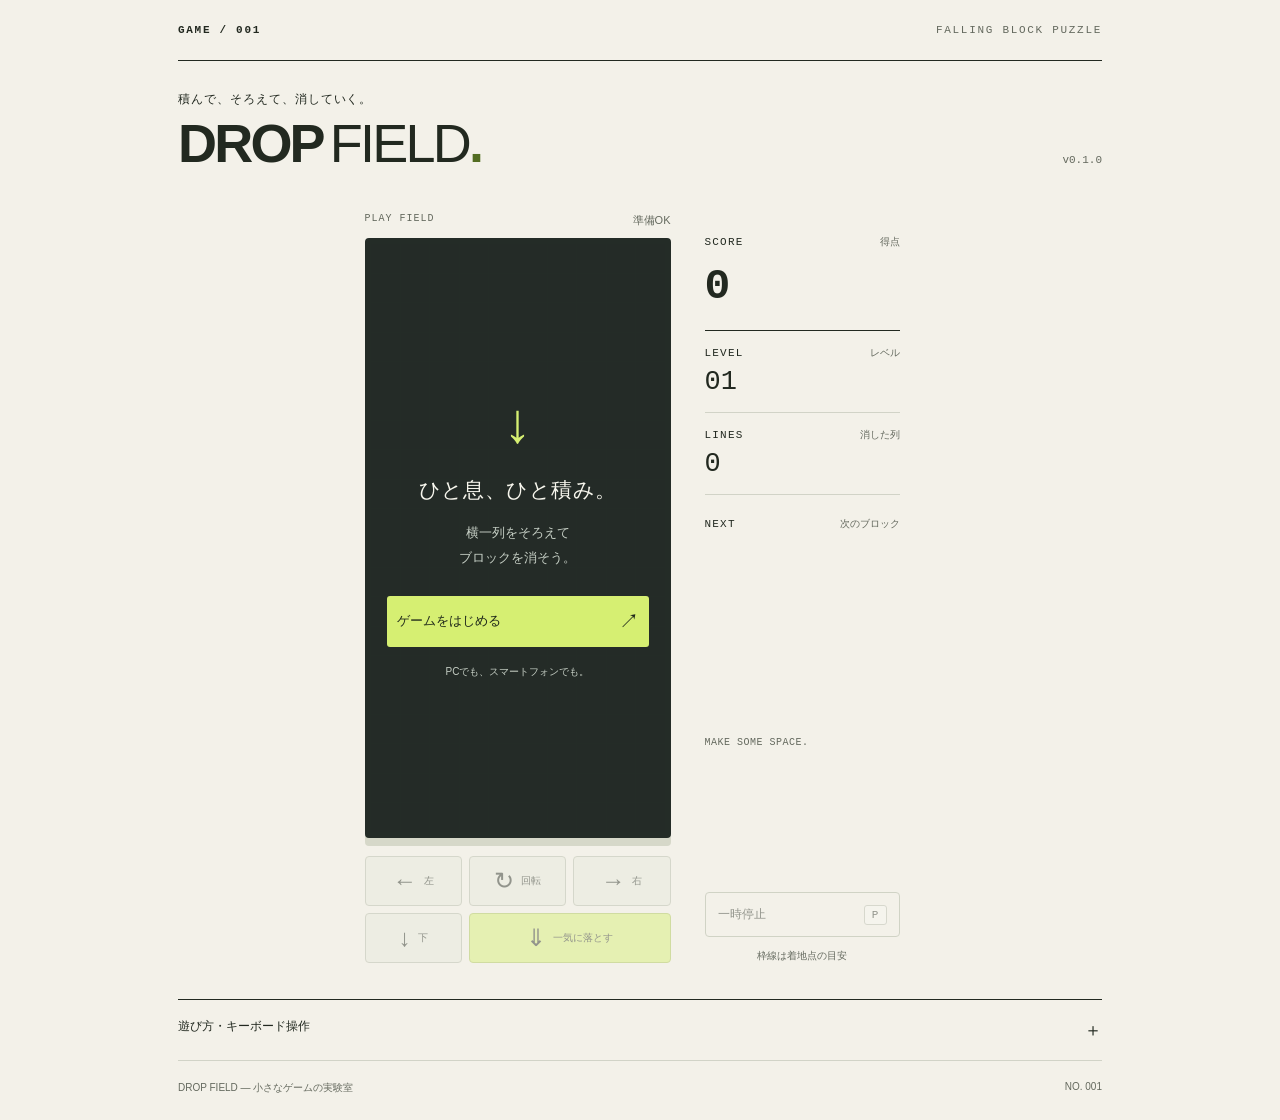
==== games/drop-field/index.html @ 83d95154 "feat: DROP FIELD 落ち物パズルの初版を追加" ====
<!doctype html>
<html lang="ja">
<head>
  <meta charset="utf-8">
  <meta name="viewport" content="width=device-width, initial-scale=1">
  <meta name="theme-color" content="#f3f1e9">
  <meta name="description" content="積んで、そろえて、消していく。PCとスマートフォンで遊べる落ち物パズル。">
  <title>DROP FIELD</title>
  <link rel="icon" href="data:,">
  <link rel="stylesheet" href="./style.css">
  <script type="module" src="./game.mjs"></script>
</head>
<body>
  <a class="skip" href="#howto">遊び方へスキップ</a>
  <div class="shell">
    <header class="masthead"><span class="collection">GAME / 001</span><span class="edition">FALLING BLOCK PUZZLE</span></header>
    <main>
      <div class="heading"><div><p class="eyebrow">積んで、そろえて、消していく。</p><h1>DROP<span>FIELD</span><span class="period">.</span></h1></div><span class="version">v0.1.0</span></div>
      <section class="game" aria-label="落ち物パズル">
        <div class="play-area">
          <div class="board-top"><span>PLAY FIELD</span><span id="state">準備OK</span></div>
          <div class="board-wrap">
            <canvas id="board" width="600" height="1200" tabindex="0" role="img" aria-label="10列20行のゲーム盤面。視覚での確認が必要です。" aria-describedby="keys">ゲーム盤面の表示にはCanvasに対応したブラウザーが必要です。</canvas>
            <div id="overlay" class="overlay">
              <span class="overlay-mark" aria-hidden="true">↓</span>
              <h2 id="overlay-title">ひと息、ひと積み。</h2>
              <p id="overlay-copy">横一列をそろえて<br>ブロックを消そう。</p>
              <button id="primary" class="primary">ゲームをはじめる <span aria-hidden="true">↗</span></button>
              <p class="overlay-note" id="overlay-note">PCでも、スマートフォンでも。</p>
            </div>
          </div>
          <div class="controls" aria-label="ゲーム操作">
            <button data-action="left" aria-label="左に移動（長押し対応）"><span aria-hidden="true">←</span><small>左</small></button>
            <button data-action="rotate" aria-label="右に90度回転"><span aria-hidden="true">↻</span><small>回転</small></button>
            <button data-action="right" aria-label="右に移動（長押し対応）"><span aria-hidden="true">→</span><small>右</small></button>
            <button data-action="down" aria-label="下に移動（長押し対応）"><span aria-hidden="true">↓</span><small>下</small></button>
            <button data-action="drop" class="drop" aria-label="着地点まで一気に落とす"><span aria-hidden="true">⇓</span><small>一気に落とす</small></button>
          </div>
        </div>
        <aside class="dashboard" aria-label="ゲームの状況">
          <div class="score-block"><h2>SCORE <span>得点</span></h2><p id="score">0</p></div>
          <div class="metric"><h2>LEVEL <span>レベル</span></h2><p id="level">01</p></div>
          <div class="metric"><h2>LINES <span>消した列</span></h2><p id="lines">0</p></div>
          <section class="next"><h2>NEXT <span>次のブロック</span></h2><canvas id="next" width="240" height="420" role="img" aria-label="ゲームを開始すると次のブロックが表示されます"></canvas></section>
          <p id="feedback" class="feedback" aria-hidden="true">MAKE SOME SPACE.</p>
          <button id="pause" class="pause" disabled>一時停止 <kbd>P</kbd></button>
          <p class="ghost-note">枠線は着地点の目安</p>
        </aside>
      </section>
      <p id="announcement" class="sr-only" role="status" aria-live="polite" aria-atomic="true"></p>
      <details id="howto"><summary>遊び方・キーボード操作 <span aria-hidden="true">＋</span></summary><div class="instructions">
        <p>落ちてくるブロックを動かし、横10マスをすき間なく埋めると、その列が消えます。10列消すごとにレベルが上がり、落下が速くなります。新しいブロックを出せなくなるとゲーム終了です。</p>
        <dl id="keys"><div><dt>左右移動</dt><dd><kbd>←</kbd> <kbd>→</kbd></dd></div><div><dt>右回転 / 左回転</dt><dd><kbd>↑</kbd> または <kbd>X</kbd> / <kbd>Z</kbd></dd></div><div><dt>下に移動</dt><dd><kbd>↓</kbd></dd></div><div><dt>一気に落とす</dt><dd><kbd>Space</kbd></dd></div><div><dt>一時停止・再開</dt><dd><kbd>P</kbd> または <kbd>Esc</kbd></dd></div></dl>
        <p>画面ボタンでも操作できます。左右・下は長押しに対応。別のタブやアプリに移ると自動で一時停止します。キーボードで遊ぶときは盤面を選択してください。</p>
        <p>1 / 2 / 3 / 4列の同時消去で100 / 300 / 500 / 800点 × 現在のレベル。手動で下げると1マス1点、一気に落とすと1マス2点です。</p>
        <p class="access-note">操作ボタンとゲーム状況は読み上げに対応していますが、盤面を音声だけで把握できる機能は未対応です。得点・進行状況は保存されず、ページを閉じるとリセットされます。</p>
      </div></details>
    </main>
    <footer><span>DROP FIELD — 小さなゲームの実験室</span><span>NO. 001</span></footer>
  </div>
  <noscript><p>このゲームを遊ぶにはJavaScriptを有効にしてください。</p></noscript>
</body>
</html>
---- games/drop-field/style.css ----
:root{color-scheme:light;--paper:#f3f1e9;--ink:#222920;--muted:#64695e;--line:#d1d3c7;--accent:#d6ef72;--field:#242c27;font-family:Arial,"Hiragino Kaku Gothic ProN","Noto Sans JP",Meiryo,sans-serif;font-synthesis:none}
*{box-sizing:border-box}body{margin:0;background:var(--paper);color:var(--ink)}button{font:inherit;color:inherit;cursor:pointer;-webkit-tap-highlight-color:transparent}button:disabled{cursor:default;opacity:.46}button:focus-visible,a:focus-visible,summary:focus-visible,canvas:focus-visible{outline:3px solid #375ab8;outline-offset:4px}button:hover:not(:disabled){filter:brightness(.94)}button:active:not(:disabled){transform:translateY(1px)}.shell{max-width:1000px;margin:0 auto;padding:0 38px}.masthead{height:61px;border-bottom:1px solid var(--ink);display:flex;justify-content:space-between;align-items:center;font:11px monospace;letter-spacing:1.7px}.collection{font-weight:bold}.edition{color:var(--muted)}.heading{display:flex;justify-content:space-between;align-items:flex-end;margin:30px 0 25px}.eyebrow{font-size:12px;letter-spacing:.08em;margin:0 0 8px}h1{font-size:clamp(34px,5vw,54px);font-weight:900;line-height:1;letter-spacing:-2.8px;margin:0}h1>span:first-child{font-weight:400;margin-left:7px}.period{color:#536d22}.version{font:11px monospace;color:var(--muted);padding-bottom:4px}.game{display:grid;grid-template-columns:minmax(0,340px) 195px;justify-content:center;gap:34px;padding:18px 0 30px}.play-area{min-width:0;width:min(100%,34svh);justify-self:end}.board-top{display:flex;justify-content:space-between;font:10px monospace;letter-spacing:1px;margin-bottom:10px;color:var(--muted)}#state{font:11px Arial,sans-serif;letter-spacing:0}.board-wrap{position:relative;border:6px solid var(--field);background:var(--field);box-shadow:0 8px 0 #d6d8c9;border-radius:4px}#board{display:block;width:100%;height:auto;aspect-ratio:1/2;touch-action:manipulation}.overlay{position:absolute;inset:0;background:rgba(36,44,39,.95);display:flex;flex-direction:column;justify-content:center;align-items:center;padding:16px;text-align:center;color:#f7f6ed}.overlay[hidden]{display:none}.overlay-mark{font-size:56px;color:var(--accent);font-weight:300;line-height:1;margin-bottom:25px}.overlay h2{font-size:21px;margin:0 0 17px;letter-spacing:.02em}.overlay p{font-size:13px;color:#c6cfc5;line-height:1.9;margin:0 0 25px}.primary{width:100%;background:var(--accent);color:#20291b;border:0;border-radius:3px;min-height:48px;font-size:13px;font-weight:bold;padding:12px 10px;display:flex;justify-content:space-between;gap:4px;align-items:center}.primary span{font-size:20px}.overlay .overlay-note{font-size:10px;margin:15px 0 0}.controls{display:grid;grid-template-columns:repeat(3,1fr);gap:7px;margin-top:18px}.controls button{border:1px solid #b4b9a8;background:#e6e9dc;border-radius:4px;min-height:50px;display:flex;align-items:center;justify-content:center;gap:7px;touch-action:none;user-select:none;-webkit-user-select:none}.controls span{font-size:24px;line-height:1}.controls small{font-size:10px}.controls .drop{grid-column:span 2;background:#d6ef72;border-color:#a9c44d}.dashboard{padding-top:22px;display:flex;flex-direction:column;min-width:0}.dashboard h2{font:11px monospace;letter-spacing:1.2px;margin:0;display:flex;align-items:center;justify-content:space-between;gap:4px}.dashboard h2 span{font:10px Arial,sans-serif;letter-spacing:0;color:var(--muted)}.score-block{padding-bottom:19px;border-bottom:1px solid var(--ink)}#score{font:clamp(28px,4vw,43px) monospace;font-weight:700;letter-spacing:-2px;margin:13px 0 0;overflow-wrap:anywhere}.metric{padding:15px 0;border-bottom:1px solid var(--line)}.metric p{font:27px monospace;margin:7px 0 0}.next{margin-top:22px}#next{display:block;width:105px;height:auto;margin:10px auto 0}.feedback{font:10px monospace;color:var(--muted);letter-spacing:.5px;margin:12px 0 20px;min-height:24px}.pause{border:1px solid #a9b09d;background:transparent;border-radius:4px;min-height:45px;width:100%;font-size:12px;display:flex;justify-content:space-between;align-items:center;padding:8px 12px;margin-top:auto}.ghost-note{font-size:10px;text-align:center;color:var(--muted);margin:12px 0 0}kbd{display:inline-block;border:1px solid #b7bcae;background:#f9f8f3;border-radius:3px;font:11px monospace;min-width:23px;padding:3px;text-align:center}details{border-top:1px solid var(--ink);border-bottom:1px solid var(--line);margin-top:6px}summary{padding:18px 0;cursor:pointer;font-size:12px;list-style:none;display:flex;justify-content:space-between}summary::-webkit-details-marker{display:none}summary span{font-size:18px}details[open] summary span{transform:rotate(45deg)}.instructions{font-size:12px;line-height:1.9;padding-bottom:20px;max-width:710px}.instructions p{margin:0 0 16px}dl{margin:0 0 20px;display:grid;grid-template-columns:1fr 1fr;gap:8px 26px}dl>div{display:flex;justify-content:space-between;align-items:center;border-bottom:1px solid var(--line);padding:8px 0}dd{margin:0}.access-note{color:var(--muted)}footer{display:flex;justify-content:space-between;gap:12px;color:var(--muted);font-size:10px;margin:20px 0 25px}.sr-only,.skip:not(:focus){position:absolute;width:1px;height:1px;overflow:hidden;clip-path:inset(50%);white-space:nowrap}.skip:focus{display:block;padding:12px;background:white}
@media(min-width:800px){.game{padding-right:50px}}
@media(max-width:600px){.shell{padding:0 18px}.masthead{height:43px;font-size:9px;letter-spacing:1px}.heading{margin:20px 0 15px}.eyebrow{font-size:10px}h1{font-size:36px}.game{grid-template-columns:minmax(0,1fr) 104px;gap:15px;padding:8px 0 20px;max-width:440px;margin:auto}.play-area{width:100%;max-width:31svh}.board-wrap{border-width:4px}.dashboard{padding-top:20px}.dashboard h2{display:block;font-size:10px}.dashboard h2 span{display:block;font-size:9px;margin-top:4px}.score-block{padding-bottom:13px}#score{font-size:30px;margin-top:7px;letter-spacing:-1px}.metric{padding:11px 0}.metric p{font-size:22px;margin-top:4px}.next{margin-top:15px}#next{width:75px;margin:6px auto 0}.feedback{font-size:9px;margin:5px 0 12px}.pause{font-size:11px;padding:8px;min-height:44px}.pause kbd{display:none}.ghost-note{font-size:9px;line-height:1.6}.controls{gap:5px;margin-top:15px}.controls button{min-height:45px;gap:3px}.controls small{font-size:9px}.controls span{font-size:22px}.overlay{padding:12px}.overlay-mark{font-size:38px;margin-bottom:20px}.overlay h2{font-size:17px;margin-bottom:12px}.overlay p{font-size:11px;margin-bottom:20px}.primary{font-size:11px;padding:10px 8px}.overlay .overlay-note{font-size:9px}.board-top{font-size:9px}#state{font-size:10px}dl{grid-template-columns:1fr}.version{font-size:10px}footer{font-size:9px}}
@media(max-width:350px){.shell{padding:0 12px}.game{gap:10px;grid-template-columns:minmax(0,1fr) 88px}.overlay h2{font-size:14px}.overlay-note{display:none}.overlay-mark{margin-bottom:12px}.controls small{font-size:8px}}
@media(prefers-reduced-motion:reduce){*,*::before,*::after{scroll-behavior:auto!important;transition:none!important;animation:none!important}}
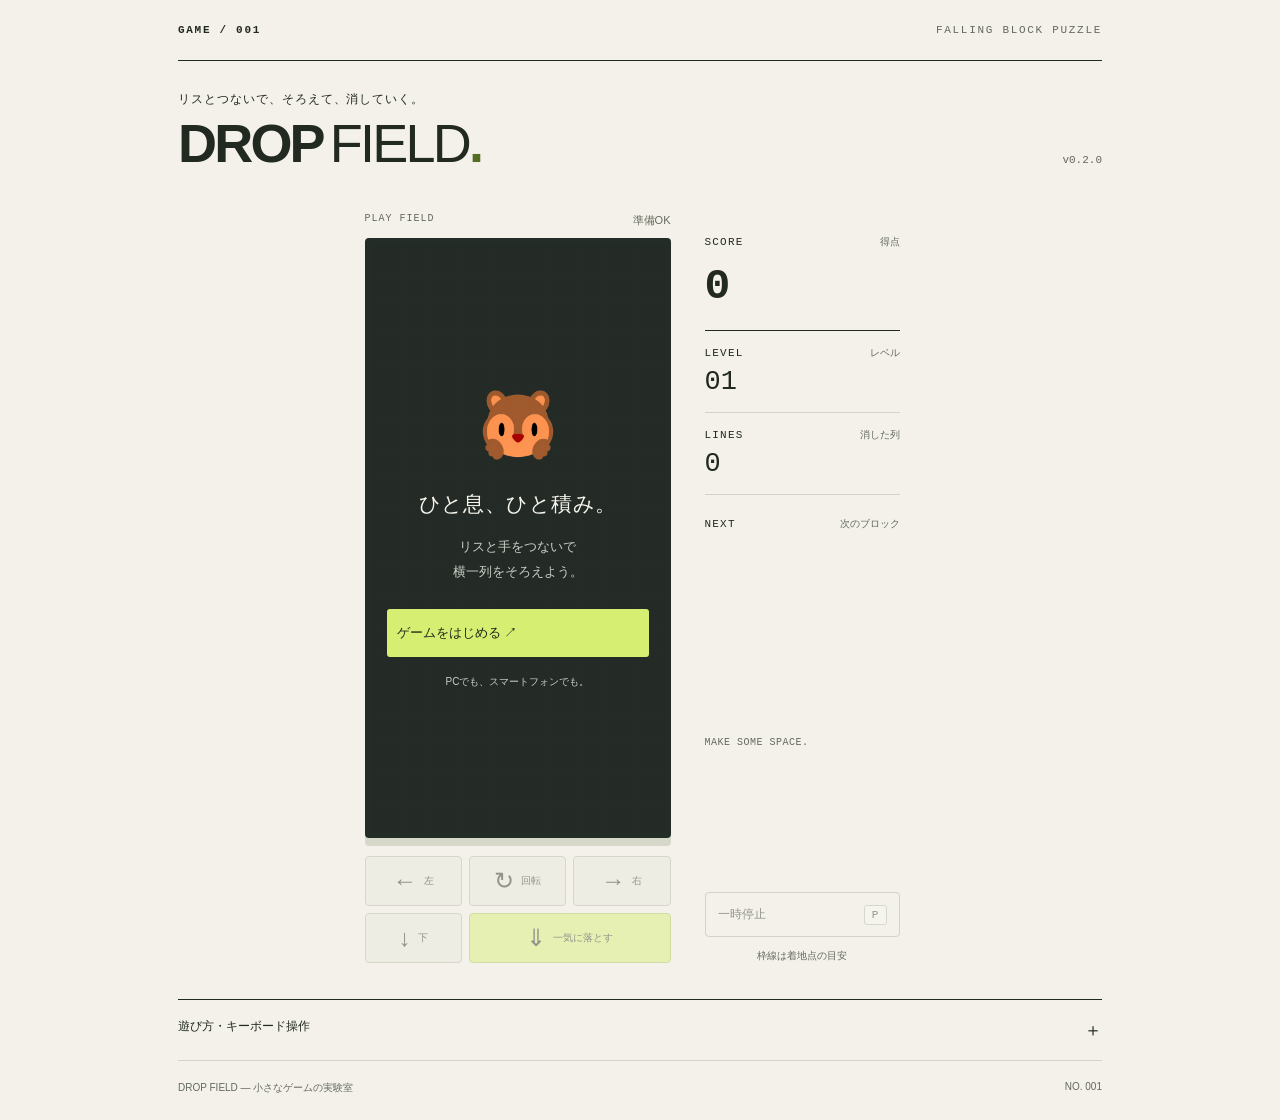
==== commit 72d0f0e8: "feat: リスの顔ブロックと上下左右の手つなぎ表示を追加" ====
--- a/games/drop-field/index.html
+++ b/games/drop-field/index.html
@@ -4,28 +4,28 @@
   <meta charset="utf-8">
   <meta name="viewport" content="width=device-width, initial-scale=1">
   <meta name="theme-color" content="#f3f1e9">
-  <meta name="description" content="積んで、そろえて、消していく。PCとスマートフォンで遊べる落ち物パズル。">
+  <meta name="description" content="リスとつないで、そろえて、消していく。PCとスマートフォンで遊べる落ち物パズル。">
   <title>DROP FIELD</title>
   <link rel="icon" href="data:,">
   <link rel="stylesheet" href="./style.css">
-  <script type="module" src="./game.mjs"></script>
+  <script type="module" src="./game.mjs?v=0.2.0"></script>
 </head>
 <body>
   <a class="skip" href="#howto">遊び方へスキップ</a>
   <div class="shell">
     <header class="masthead"><span class="collection">GAME / 001</span><span class="edition">FALLING BLOCK PUZZLE</span></header>
     <main>
-      <div class="heading"><div><p class="eyebrow">積んで、そろえて、消していく。</p><h1>DROP<span>FIELD</span><span class="period">.</span></h1></div><span class="version">v0.1.0</span></div>
+      <div class="heading"><div><p class="eyebrow">リスとつないで、そろえて、消していく。</p><h1>DROP<span>FIELD</span><span class="period">.</span></h1></div><span class="version">v0.2.0</span></div>
       <section class="game" aria-label="落ち物パズル">
         <div class="play-area">
           <div class="board-top"><span>PLAY FIELD</span><span id="state">準備OK</span></div>
           <div class="board-wrap">
             <canvas id="board" width="600" height="1200" tabindex="0" role="img" aria-label="10列20行のゲーム盤面。視覚での確認が必要です。" aria-describedby="keys">ゲーム盤面の表示にはCanvasに対応したブラウザーが必要です。</canvas>
             <div id="overlay" class="overlay">
-              <span class="overlay-mark" aria-hidden="true">↓</span>
+              <img class="overlay-mark" src="./assets/squirrel-face.png" width="80" height="80" alt="">
               <h2 id="overlay-title">ひと息、ひと積み。</h2>
-              <p id="overlay-copy">横一列をそろえて<br>ブロックを消そう。</p>
-              <button id="primary" class="primary">ゲームをはじめる <span aria-hidden="true">↗</span></button>
+              <p id="overlay-copy">リスと手をつないで<br>横一列をそろえよう。</p>
+              <button id="primary" class="primary" disabled>リスの準備中…</button>
               <p class="overlay-note" id="overlay-note">PCでも、スマートフォンでも。</p>
             </div>
           </div>
@@ -49,7 +49,7 @@
       </section>
       <p id="announcement" class="sr-only" role="status" aria-live="polite" aria-atomic="true"></p>
       <details id="howto"><summary>遊び方・キーボード操作 <span aria-hidden="true">＋</span></summary><div class="instructions">
-        <p>落ちてくるブロックを動かし、横10マスをすき間なく埋めると、その列が消えます。10列消すごとにレベルが上がり、落下が速くなります。新しいブロックを出せなくなるとゲーム終了です。</p>
+        <p>落ちてくるブロックを動かし、横10マスをすき間なく埋めると、その列が消えます。リスは上下左右で隣り合うと手をつなぎます。斜めや着地点の枠線とはつながりません。10列消すごとにレベルが上がり、落下が速くなります。新しいブロックを出せなくなるとゲーム終了です。</p>
         <dl id="keys"><div><dt>左右移動</dt><dd><kbd>←</kbd> <kbd>→</kbd></dd></div><div><dt>右回転 / 左回転</dt><dd><kbd>↑</kbd> または <kbd>X</kbd> / <kbd>Z</kbd></dd></div><div><dt>下に移動</dt><dd><kbd>↓</kbd></dd></div><div><dt>一気に落とす</dt><dd><kbd>Space</kbd></dd></div><div><dt>一時停止・再開</dt><dd><kbd>P</kbd> または <kbd>Esc</kbd></dd></div></dl>
         <p>画面ボタンでも操作できます。左右・下は長押しに対応。別のタブやアプリに移ると自動で一時停止します。キーボードで遊ぶときは盤面を選択してください。</p>
         <p>1 / 2 / 3 / 4列の同時消去で100 / 300 / 500 / 800点 × 現在のレベル。手動で下げると1マス1点、一気に落とすと1マス2点です。</p>
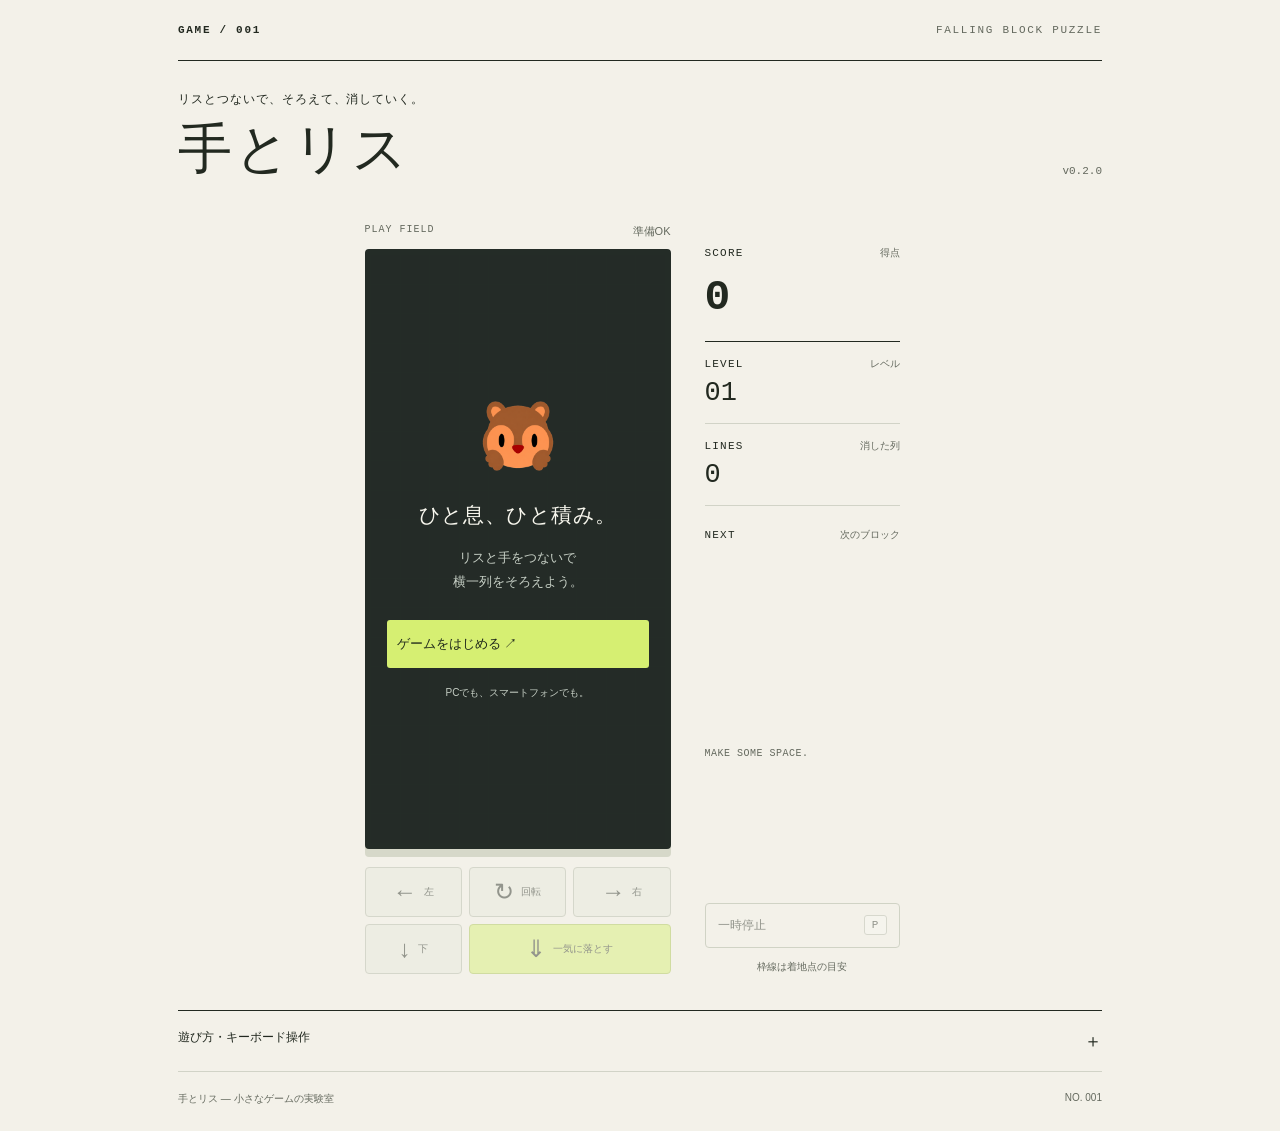
==== commit 6711504c: "docs: ゲームタイトルを「手とリス」に変更" ====
--- a/games/drop-field/index.html
+++ b/games/drop-field/index.html
@@ -5,7 +5,7 @@
   <meta name="viewport" content="width=device-width, initial-scale=1">
   <meta name="theme-color" content="#f3f1e9">
   <meta name="description" content="リスとつないで、そろえて、消していく。PCとスマートフォンで遊べる落ち物パズル。">
-  <title>DROP FIELD</title>
+  <title>手とリス</title>
   <link rel="icon" href="data:,">
   <link rel="stylesheet" href="./style.css">
   <script type="module" src="./game.mjs?v=0.2.0"></script>
@@ -15,7 +15,7 @@
   <div class="shell">
     <header class="masthead"><span class="collection">GAME / 001</span><span class="edition">FALLING BLOCK PUZZLE</span></header>
     <main>
-      <div class="heading"><div><p class="eyebrow">リスとつないで、そろえて、消していく。</p><h1>DROP<span>FIELD</span><span class="period">.</span></h1></div><span class="version">v0.2.0</span></div>
+      <div class="heading"><div><p class="eyebrow">リスとつないで、そろえて、消していく。</p><h1>手とリス</h1></div><span class="version">v0.2.0</span></div>
       <section class="game" aria-label="落ち物パズル">
         <div class="play-area">
           <div class="board-top"><span>PLAY FIELD</span><span id="state">準備OK</span></div>
@@ -56,7 +56,7 @@
         <p class="access-note">操作ボタンとゲーム状況は読み上げに対応していますが、盤面を音声だけで把握できる機能は未対応です。得点・進行状況は保存されず、ページを閉じるとリセットされます。</p>
       </div></details>
     </main>
-    <footer><span>DROP FIELD — 小さなゲームの実験室</span><span>NO. 001</span></footer>
+    <footer><span>手とリス — 小さなゲームの実験室</span><span>NO. 001</span></footer>
   </div>
   <noscript><p>このゲームを遊ぶにはJavaScriptを有効にしてください。</p></noscript>
 </body>
--- a/games/drop-field/style.css
+++ b/games/drop-field/style.css
@@ -1,5 +1,5 @@
 :root{color-scheme:light;--paper:#f3f1e9;--ink:#222920;--muted:#64695e;--line:#d1d3c7;--accent:#d6ef72;--field:#242c27;font-family:Arial,"Hiragino Kaku Gothic ProN","Noto Sans JP",Meiryo,sans-serif;font-synthesis:none}
-*{box-sizing:border-box}body{margin:0;background:var(--paper);color:var(--ink)}button{font:inherit;color:inherit;cursor:pointer;-webkit-tap-highlight-color:transparent}button:disabled{cursor:default;opacity:.46}button:focus-visible,a:focus-visible,summary:focus-visible,canvas:focus-visible{outline:3px solid #375ab8;outline-offset:4px}button:hover:not(:disabled){filter:brightness(.94)}button:active:not(:disabled){transform:translateY(1px)}.shell{max-width:1000px;margin:0 auto;padding:0 38px}.masthead{height:61px;border-bottom:1px solid var(--ink);display:flex;justify-content:space-between;align-items:center;font:11px monospace;letter-spacing:1.7px}.collection{font-weight:bold}.edition{color:var(--muted)}.heading{display:flex;justify-content:space-between;align-items:flex-end;margin:30px 0 25px}.eyebrow{font-size:12px;letter-spacing:.08em;margin:0 0 8px}h1{font-size:clamp(34px,5vw,54px);font-weight:900;line-height:1;letter-spacing:-2.8px;margin:0}h1>span:first-child{font-weight:400;margin-left:7px}.period{color:#536d22}.version{font:11px monospace;color:var(--muted);padding-bottom:4px}.game{display:grid;grid-template-columns:minmax(0,340px) 195px;justify-content:center;gap:34px;padding:18px 0 30px}.play-area{min-width:0;width:min(100%,34svh);justify-self:end}.board-top{display:flex;justify-content:space-between;font:10px monospace;letter-spacing:1px;margin-bottom:10px;color:var(--muted)}#state{font:11px Arial,sans-serif;letter-spacing:0}.board-wrap{position:relative;border:6px solid var(--field);background:var(--field);box-shadow:0 8px 0 #d6d8c9;border-radius:4px}#board{display:block;width:100%;height:auto;aspect-ratio:1/2;touch-action:manipulation}.overlay{position:absolute;inset:0;background:rgba(36,44,39,.95);display:flex;flex-direction:column;justify-content:center;align-items:center;padding:16px;text-align:center;color:#f7f6ed}.overlay[hidden]{display:none}.overlay-mark{font-size:56px;color:var(--accent);font-weight:300;line-height:1;margin-bottom:25px}.overlay h2{font-size:21px;margin:0 0 17px;letter-spacing:.02em}.overlay p{font-size:13px;color:#c6cfc5;line-height:1.9;margin:0 0 25px}.primary{width:100%;background:var(--accent);color:#20291b;border:0;border-radius:3px;min-height:48px;font-size:13px;font-weight:bold;padding:12px 10px;display:flex;justify-content:space-between;gap:4px;align-items:center}.primary span{font-size:20px}.overlay .overlay-note{font-size:10px;margin:15px 0 0}.controls{display:grid;grid-template-columns:repeat(3,1fr);gap:7px;margin-top:18px}.controls button{border:1px solid #b4b9a8;background:#e6e9dc;border-radius:4px;min-height:50px;display:flex;align-items:center;justify-content:center;gap:7px;touch-action:none;user-select:none;-webkit-user-select:none}.controls span{font-size:24px;line-height:1}.controls small{font-size:10px}.controls .drop{grid-column:span 2;background:#d6ef72;border-color:#a9c44d}.dashboard{padding-top:22px;display:flex;flex-direction:column;min-width:0}.dashboard h2{font:11px monospace;letter-spacing:1.2px;margin:0;display:flex;align-items:center;justify-content:space-between;gap:4px}.dashboard h2 span{font:10px Arial,sans-serif;letter-spacing:0;color:var(--muted)}.score-block{padding-bottom:19px;border-bottom:1px solid var(--ink)}#score{font:clamp(28px,4vw,43px) monospace;font-weight:700;letter-spacing:-2px;margin:13px 0 0;overflow-wrap:anywhere}.metric{padding:15px 0;border-bottom:1px solid var(--line)}.metric p{font:27px monospace;margin:7px 0 0}.next{margin-top:22px}#next{display:block;width:105px;height:auto;margin:10px auto 0}.feedback{font:10px monospace;color:var(--muted);letter-spacing:.5px;margin:12px 0 20px;min-height:24px}.pause{border:1px solid #a9b09d;background:transparent;border-radius:4px;min-height:45px;width:100%;font-size:12px;display:flex;justify-content:space-between;align-items:center;padding:8px 12px;margin-top:auto}.ghost-note{font-size:10px;text-align:center;color:var(--muted);margin:12px 0 0}kbd{display:inline-block;border:1px solid #b7bcae;background:#f9f8f3;border-radius:3px;font:11px monospace;min-width:23px;padding:3px;text-align:center}details{border-top:1px solid var(--ink);border-bottom:1px solid var(--line);margin-top:6px}summary{padding:18px 0;cursor:pointer;font-size:12px;list-style:none;display:flex;justify-content:space-between}summary::-webkit-details-marker{display:none}summary span{font-size:18px}details[open] summary span{transform:rotate(45deg)}.instructions{font-size:12px;line-height:1.9;padding-bottom:20px;max-width:710px}.instructions p{margin:0 0 16px}dl{margin:0 0 20px;display:grid;grid-template-columns:1fr 1fr;gap:8px 26px}dl>div{display:flex;justify-content:space-between;align-items:center;border-bottom:1px solid var(--line);padding:8px 0}dd{margin:0}.access-note{color:var(--muted)}footer{display:flex;justify-content:space-between;gap:12px;color:var(--muted);font-size:10px;margin:20px 0 25px}.sr-only,.skip:not(:focus){position:absolute;width:1px;height:1px;overflow:hidden;clip-path:inset(50%);white-space:nowrap}.skip:focus{display:block;padding:12px;background:white}
+*{box-sizing:border-box}body{margin:0;background:var(--paper);color:var(--ink)}button{font:inherit;color:inherit;cursor:pointer;-webkit-tap-highlight-color:transparent}button:disabled{cursor:default;opacity:.46}button:focus-visible,a:focus-visible,summary:focus-visible,canvas:focus-visible{outline:3px solid #375ab8;outline-offset:4px}button:hover:not(:disabled){filter:brightness(.94)}button:active:not(:disabled){transform:translateY(1px)}.shell{max-width:1000px;margin:0 auto;padding:0 38px}.masthead{height:61px;border-bottom:1px solid var(--ink);display:flex;justify-content:space-between;align-items:center;font:11px monospace;letter-spacing:1.7px}.collection{font-weight:bold}.edition{color:var(--muted)}.heading{display:flex;justify-content:space-between;align-items:flex-end;margin:30px 0 25px}.eyebrow{font-size:12px;letter-spacing:.08em;margin:0 0 8px}h1{font-size:clamp(34px,5vw,54px);font-weight:900;line-height:1.2;letter-spacing:.06em;margin:0}.version{font:11px monospace;color:var(--muted);padding-bottom:4px}.game{display:grid;grid-template-columns:minmax(0,340px) 195px;justify-content:center;gap:34px;padding:18px 0 30px}.play-area{min-width:0;width:min(100%,34svh);justify-self:end}.board-top{display:flex;justify-content:space-between;font:10px monospace;letter-spacing:1px;margin-bottom:10px;color:var(--muted)}#state{font:11px Arial,sans-serif;letter-spacing:0}.board-wrap{position:relative;border:6px solid var(--field);background:var(--field);box-shadow:0 8px 0 #d6d8c9;border-radius:4px}#board{display:block;width:100%;height:auto;aspect-ratio:1/2;touch-action:manipulation}.overlay{position:absolute;inset:0;background:rgba(36,44,39,.95);display:flex;flex-direction:column;justify-content:center;align-items:center;padding:16px;text-align:center;color:#f7f6ed}.overlay[hidden]{display:none}.overlay-mark{font-size:56px;color:var(--accent);font-weight:300;line-height:1;margin-bottom:25px}.overlay h2{font-size:21px;margin:0 0 17px;letter-spacing:.02em}.overlay p{font-size:13px;color:#c6cfc5;line-height:1.9;margin:0 0 25px}.primary{width:100%;background:var(--accent);color:#20291b;border:0;border-radius:3px;min-height:48px;font-size:13px;font-weight:bold;padding:12px 10px;display:flex;justify-content:space-between;gap:4px;align-items:center}.primary span{font-size:20px}.overlay .overlay-note{font-size:10px;margin:15px 0 0}.controls{display:grid;grid-template-columns:repeat(3,1fr);gap:7px;margin-top:18px}.controls button{border:1px solid #b4b9a8;background:#e6e9dc;border-radius:4px;min-height:50px;display:flex;align-items:center;justify-content:center;gap:7px;touch-action:none;user-select:none;-webkit-user-select:none}.controls span{font-size:24px;line-height:1}.controls small{font-size:10px}.controls .drop{grid-column:span 2;background:#d6ef72;border-color:#a9c44d}.dashboard{padding-top:22px;display:flex;flex-direction:column;min-width:0}.dashboard h2{font:11px monospace;letter-spacing:1.2px;margin:0;display:flex;align-items:center;justify-content:space-between;gap:4px}.dashboard h2 span{font:10px Arial,sans-serif;letter-spacing:0;color:var(--muted)}.score-block{padding-bottom:19px;border-bottom:1px solid var(--ink)}#score{font:clamp(28px,4vw,43px) monospace;font-weight:700;letter-spacing:-2px;margin:13px 0 0;overflow-wrap:anywhere}.metric{padding:15px 0;border-bottom:1px solid var(--line)}.metric p{font:27px monospace;margin:7px 0 0}.next{margin-top:22px}#next{display:block;width:105px;height:auto;margin:10px auto 0}.feedback{font:10px monospace;color:var(--muted);letter-spacing:.5px;margin:12px 0 20px;min-height:24px}.pause{border:1px solid #a9b09d;background:transparent;border-radius:4px;min-height:45px;width:100%;font-size:12px;display:flex;justify-content:space-between;align-items:center;padding:8px 12px;margin-top:auto}.ghost-note{font-size:10px;text-align:center;color:var(--muted);margin:12px 0 0}kbd{display:inline-block;border:1px solid #b7bcae;background:#f9f8f3;border-radius:3px;font:11px monospace;min-width:23px;padding:3px;text-align:center}details{border-top:1px solid var(--ink);border-bottom:1px solid var(--line);margin-top:6px}summary{padding:18px 0;cursor:pointer;font-size:12px;list-style:none;display:flex;justify-content:space-between}summary::-webkit-details-marker{display:none}summary span{font-size:18px}details[open] summary span{transform:rotate(45deg)}.instructions{font-size:12px;line-height:1.9;padding-bottom:20px;max-width:710px}.instructions p{margin:0 0 16px}dl{margin:0 0 20px;display:grid;grid-template-columns:1fr 1fr;gap:8px 26px}dl>div{display:flex;justify-content:space-between;align-items:center;border-bottom:1px solid var(--line);padding:8px 0}dd{margin:0}.access-note{color:var(--muted)}footer{display:flex;justify-content:space-between;gap:12px;color:var(--muted);font-size:10px;margin:20px 0 25px}.sr-only,.skip:not(:focus){position:absolute;width:1px;height:1px;overflow:hidden;clip-path:inset(50%);white-space:nowrap}.skip:focus{display:block;padding:12px;background:white}
 @media(min-width:800px){.game{padding-right:50px}}
 @media(max-width:600px){.shell{padding:0 18px}.masthead{height:43px;font-size:9px;letter-spacing:1px}.heading{margin:20px 0 15px}.eyebrow{font-size:10px}h1{font-size:36px}.game{grid-template-columns:minmax(0,1fr) 104px;gap:15px;padding:8px 0 20px;max-width:440px;margin:auto}.play-area{width:100%;max-width:31svh}.board-wrap{border-width:4px}.dashboard{padding-top:20px}.dashboard h2{display:block;font-size:10px}.dashboard h2 span{display:block;font-size:9px;margin-top:4px}.score-block{padding-bottom:13px}#score{font-size:30px;margin-top:7px;letter-spacing:-1px}.metric{padding:11px 0}.metric p{font-size:22px;margin-top:4px}.next{margin-top:15px}#next{width:75px;margin:6px auto 0}.feedback{font-size:9px;margin:5px 0 12px}.pause{font-size:11px;padding:8px;min-height:44px}.pause kbd{display:none}.ghost-note{font-size:9px;line-height:1.6}.controls{gap:5px;margin-top:15px}.controls button{min-height:45px;gap:3px}.controls small{font-size:9px}.controls span{font-size:22px}.overlay{padding:12px}.overlay-mark{font-size:38px;margin-bottom:20px}.overlay h2{font-size:17px;margin-bottom:12px}.overlay p{font-size:11px;margin-bottom:20px}.primary{font-size:11px;padding:10px 8px}.overlay .overlay-note{font-size:9px}.board-top{font-size:9px}#state{font-size:10px}dl{grid-template-columns:1fr}.version{font-size:10px}footer{font-size:9px}}
 @media(max-width:350px){.shell{padding:0 12px}.game{gap:10px;grid-template-columns:minmax(0,1fr) 88px}.overlay h2{font-size:14px}.overlay-note{display:none}.overlay-mark{margin-bottom:12px}.controls small{font-size:8px}}
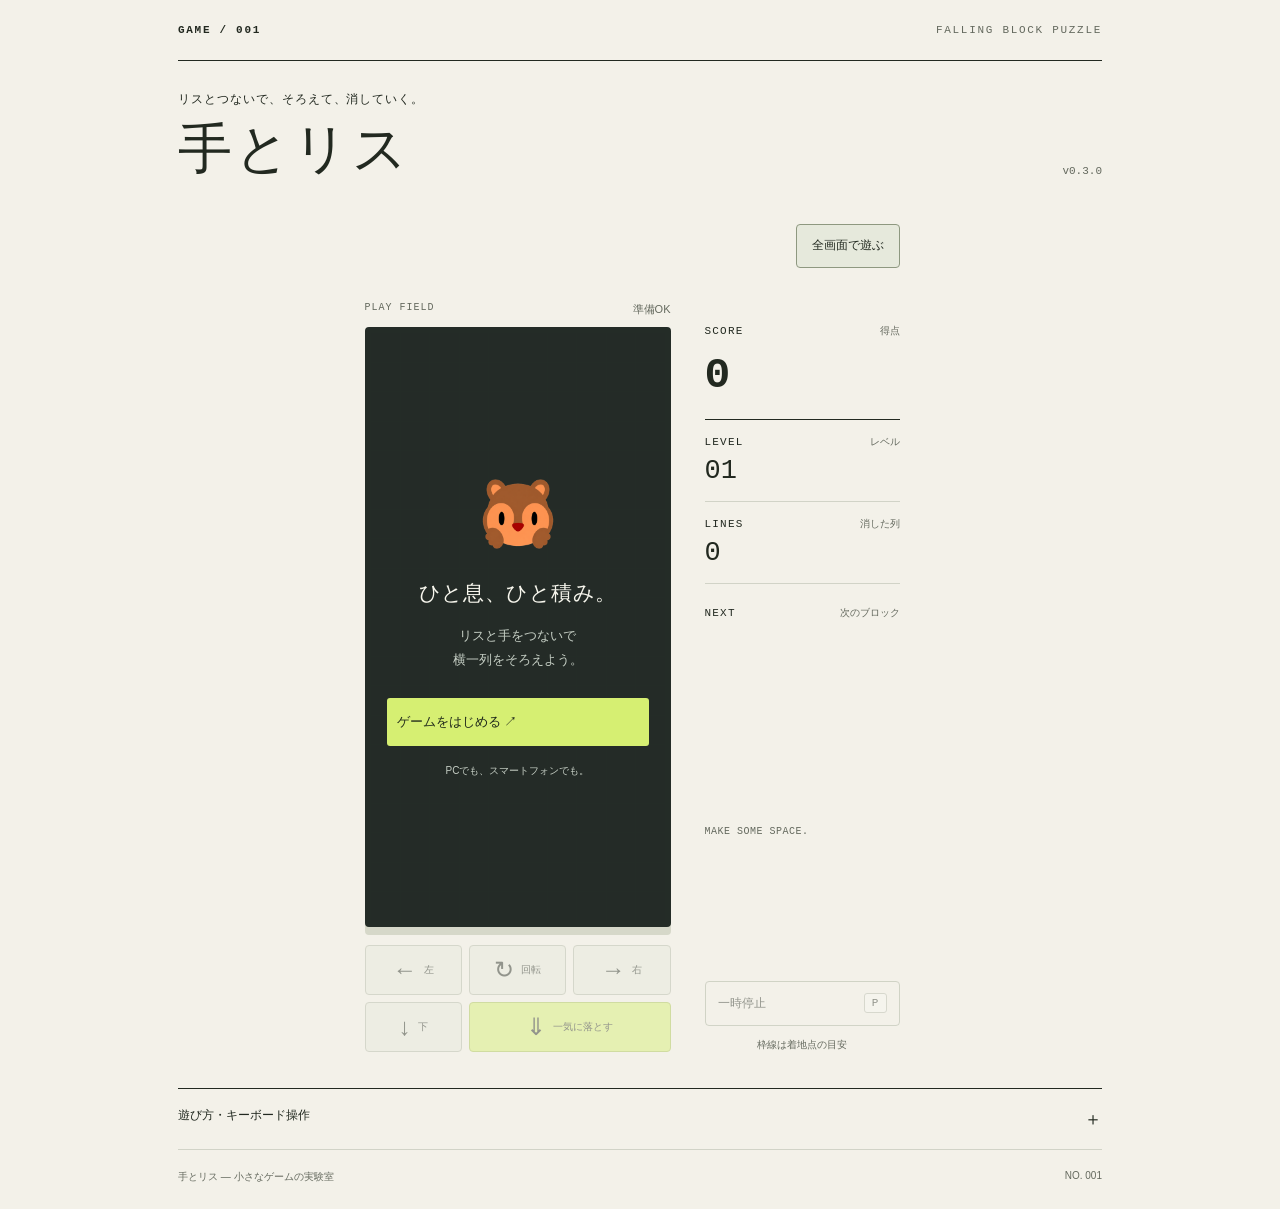
==== commit ce311591: "feat: スマホ向けゲーム全画面モードを追加" ====
--- a/games/drop-field/index.html
+++ b/games/drop-field/index.html
@@ -2,12 +2,12 @@
 <html lang="ja">
 <head>
   <meta charset="utf-8">
-  <meta name="viewport" content="width=device-width, initial-scale=1">
+  <meta name="viewport" content="width=device-width, initial-scale=1, viewport-fit=cover">
   <meta name="theme-color" content="#f3f1e9">
   <meta name="description" content="リスとつないで、そろえて、消していく。PCとスマートフォンで遊べる落ち物パズル。">
   <title>手とリス</title>
   <link rel="icon" href="data:,">
-  <link rel="stylesheet" href="./style.css">
+  <link rel="stylesheet" href="./style.css?v=0.3.0">
   <script type="module" src="./game.mjs?v=0.2.0"></script>
 </head>
 <body>
@@ -15,8 +15,9 @@
   <div class="shell">
     <header class="masthead"><span class="collection">GAME / 001</span><span class="edition">FALLING BLOCK PUZZLE</span></header>
     <main>
-      <div class="heading"><div><p class="eyebrow">リスとつないで、そろえて、消していく。</p><h1>手とリス</h1></div><span class="version">v0.2.0</span></div>
-      <section class="game" aria-label="落ち物パズル">
+      <div class="heading"><div><p class="eyebrow">リスとつないで、そろえて、消していく。</p><h1>手とリス</h1></div><span class="version">v0.3.0</span></div>
+      <section class="game" id="game" aria-label="落ち物パズル">
+        <div class="game-toolbar"><span class="fullscreen-title">手とリス</span><button id="fullscreen" type="button" aria-controls="game" aria-pressed="false">全画面で遊ぶ</button></div>
         <div class="play-area">
           <div class="board-top"><span>PLAY FIELD</span><span id="state">準備OK</span></div>
           <div class="board-wrap">
@@ -46,11 +47,12 @@
           <button id="pause" class="pause" disabled>一時停止 <kbd>P</kbd></button>
           <p class="ghost-note">枠線は着地点の目安</p>
         </aside>
+        <p id="announcement" class="sr-only" role="status" aria-live="polite" aria-atomic="true"></p>
       </section>
-      <p id="announcement" class="sr-only" role="status" aria-live="polite" aria-atomic="true"></p>
       <details id="howto"><summary>遊び方・キーボード操作 <span aria-hidden="true">＋</span></summary><div class="instructions">
         <p>落ちてくるブロックを動かし、横10マスをすき間なく埋めると、その列が消えます。リスは上下左右で隣り合うと手をつなぎます。斜めや着地点の枠線とはつながりません。10列消すごとにレベルが上がり、落下が速くなります。新しいブロックを出せなくなるとゲーム終了です。</p>
         <dl id="keys"><div><dt>左右移動</dt><dd><kbd>←</kbd> <kbd>→</kbd></dd></div><div><dt>右回転 / 左回転</dt><dd><kbd>↑</kbd> または <kbd>X</kbd> / <kbd>Z</kbd></dd></div><div><dt>下に移動</dt><dd><kbd>↓</kbd></dd></div><div><dt>一気に落とす</dt><dd><kbd>Space</kbd></dd></div><div><dt>一時停止・再開</dt><dd><kbd>P</kbd> または <kbd>Esc</kbd></dd></div></dl>
+        <p>「全画面で遊ぶ」で、ゲーム部分を大きく表示できます。「全画面を終了」で戻れます。切り替え時は一時停止し、得点や盤面は保持します。ブラウザーの全画面機能が使えない場合はページ内で拡大表示します。縦・横どちらの向きにも対応します。</p>
         <p>画面ボタンでも操作できます。左右・下は長押しに対応。別のタブやアプリに移ると自動で一時停止します。キーボードで遊ぶときは盤面を選択してください。</p>
         <p>1 / 2 / 3 / 4列の同時消去で100 / 300 / 500 / 800点 × 現在のレベル。手動で下げると1マス1点、一気に落とすと1マス2点です。</p>
         <p class="access-note">操作ボタンとゲーム状況は読み上げに対応していますが、盤面を音声だけで把握できる機能は未対応です。得点・進行状況は保存されず、ページを閉じるとリセットされます。</p>
--- a/games/drop-field/style.css
+++ b/games/drop-field/style.css
@@ -4,3 +4,51 @@
 @media(max-width:600px){.shell{padding:0 18px}.masthead{height:43px;font-size:9px;letter-spacing:1px}.heading{margin:20px 0 15px}.eyebrow{font-size:10px}h1{font-size:36px}.game{grid-template-columns:minmax(0,1fr) 104px;gap:15px;padding:8px 0 20px;max-width:440px;margin:auto}.play-area{width:100%;max-width:31svh}.board-wrap{border-width:4px}.dashboard{padding-top:20px}.dashboard h2{display:block;font-size:10px}.dashboard h2 span{display:block;font-size:9px;margin-top:4px}.score-block{padding-bottom:13px}#score{font-size:30px;margin-top:7px;letter-spacing:-1px}.metric{padding:11px 0}.metric p{font-size:22px;margin-top:4px}.next{margin-top:15px}#next{width:75px;margin:6px auto 0}.feedback{font-size:9px;margin:5px 0 12px}.pause{font-size:11px;padding:8px;min-height:44px}.pause kbd{display:none}.ghost-note{font-size:9px;line-height:1.6}.controls{gap:5px;margin-top:15px}.controls button{min-height:45px;gap:3px}.controls small{font-size:9px}.controls span{font-size:22px}.overlay{padding:12px}.overlay-mark{font-size:38px;margin-bottom:20px}.overlay h2{font-size:17px;margin-bottom:12px}.overlay p{font-size:11px;margin-bottom:20px}.primary{font-size:11px;padding:10px 8px}.overlay .overlay-note{font-size:9px}.board-top{font-size:9px}#state{font-size:10px}dl{grid-template-columns:1fr}.version{font-size:10px}footer{font-size:9px}}
 @media(max-width:350px){.shell{padding:0 12px}.game{gap:10px;grid-template-columns:minmax(0,1fr) 88px}.overlay h2{font-size:14px}.overlay-note{display:none}.overlay-mark{margin-bottom:12px}.controls small{font-size:8px}}
 @media(prefers-reduced-motion:reduce){*,*::before,*::after{scroll-behavior:auto!important;transition:none!important;animation:none!important}}
+
+/* Game-only fullscreen: also used when the native Fullscreen API is unavailable. */
+.game-toolbar{grid-column:1/-1;display:flex;align-items:center;justify-content:flex-end;gap:12px;min-height:44px}
+.fullscreen-title{display:none;font-size:14px;font-weight:bold;letter-spacing:.08em}
+#fullscreen{min-height:44px;border:1px solid #8e9880;border-radius:4px;background:#e6e9dc;padding:8px 15px;font-size:12px;touch-action:manipulation}
+.game.is-fullscreen{position:fixed;inset:0;z-index:1000;width:100%;max-width:none;height:var(--screen-height,100dvh);margin:0;padding:calc(8px + env(safe-area-inset-top,0px)) calc(8px + env(safe-area-inset-right,0px)) calc(8px + env(safe-area-inset-bottom,0px)) calc(8px + env(safe-area-inset-left,0px));background:var(--paper);display:grid;grid-template-columns:var(--board-width) var(--side-width);grid-template-rows:44px minmax(0,1fr) 114px;grid-template-areas:"toolbar toolbar" "board stats" "controls controls";gap:10px;justify-content:center;align-content:stretch;overflow:auto;overscroll-behavior:contain}
+.game.is-fullscreen .game-toolbar{grid-area:toolbar;position:sticky;top:0;z-index:3;justify-content:space-between;background:var(--paper)}
+.game.is-fullscreen .fullscreen-title{display:inline}
+.game.is-fullscreen .play-area{display:contents}
+.game.is-fullscreen .board-top{display:none}
+.game.is-fullscreen .board-wrap{grid-area:board;width:var(--board-width);border-width:4px;box-shadow:none;align-self:center;justify-self:center}
+.game.is-fullscreen .controls{grid-area:controls;align-self:end;grid-template-columns:repeat(3,minmax(0,1fr));grid-template-rows:54px 54px;gap:6px;margin:0;width:100%}
+.game.is-fullscreen .controls button{min-height:54px;gap:7px}
+.game.is-fullscreen .controls span{font-size:28px}
+.game.is-fullscreen .controls small{font-size:11px}
+.game.is-fullscreen .dashboard{grid-area:stats;align-self:stretch;min-height:0;padding:0;justify-content:center;gap:6px;overflow:auto}
+.game.is-fullscreen .dashboard h2{display:block;font-size:10px;letter-spacing:.7px}
+.game.is-fullscreen .dashboard h2 span{display:none}
+.game.is-fullscreen .score-block,.game.is-fullscreen .metric{padding:0 0 7px}
+.game.is-fullscreen #score{font-size:25px;letter-spacing:-1px;margin:4px 0 0}
+.game.is-fullscreen .metric p{font-size:21px;margin:4px 0 0}
+.game.is-fullscreen .next{margin:0}
+.game.is-fullscreen #next{width:64px;height:auto;margin:3px auto 0}
+.game.is-fullscreen .feedback,.game.is-fullscreen .ghost-note{display:none}
+.game.is-fullscreen .pause{margin:0;min-height:48px;font-size:12px;justify-content:center;padding:8px 4px;flex-shrink:0}
+.game.is-fullscreen .pause kbd{display:none}
+.game.is-fullscreen .overlay{padding:12px;overflow:auto}
+.game.is-fullscreen .overlay-mark{width:60px;height:60px;margin-bottom:15px}
+.game.is-fullscreen .overlay h2{font-size:17px;margin-bottom:10px}
+.game.is-fullscreen .overlay p{font-size:11px;margin-bottom:15px}
+.game.is-fullscreen .overlay .overlay-note{display:none}
+.game.is-fullscreen .primary{min-height:48px;font-size:12px}
+.game.is-fullscreen.is-landscape{grid-template-rows:44px minmax(0,1fr) 102px;grid-template-areas:"toolbar toolbar" "board stats" "board controls"}
+.game.is-fullscreen.is-landscape .dashboard{display:grid;grid-template-columns:repeat(3,minmax(0,1fr));grid-template-rows:42px minmax(0,1fr);gap:6px;align-content:center}
+.game.is-fullscreen.is-landscape .next{grid-column:1/3;min-width:0;min-height:0;height:100%;align-self:center}
+.game.is-fullscreen.is-landscape #next{width:100%;height:calc(100% - 13px);max-width:210px;object-fit:contain;margin:0}
+.game.is-fullscreen.is-landscape .pause{align-self:center}
+.game.is-fullscreen.is-landscape .overlay-mark{width:42px;height:42px;margin-bottom:8px}
+.game.is-fullscreen.is-landscape .overlay h2{font-size:14px}
+.game.is-fullscreen.is-landscape .overlay p{font-size:10px;margin-bottom:9px}
+.game.is-fullscreen.is-landscape .primary{font-size:11px}
+
+.game.is-fullscreen .metric{display:flex;align-items:center;justify-content:space-between;gap:4px}
+.game.is-fullscreen .metric p{margin:0}
+.game.is-fullscreen.is-landscape .score-block{display:flex;align-items:center;justify-content:space-between;gap:4px}
+.game.is-fullscreen.is-landscape #score{margin:0;font-size:22px}
+.game.is-fullscreen.is-landscape .controls{grid-template-rows:48px 48px}
+.game.is-fullscreen.is-landscape .controls button{min-height:48px}
